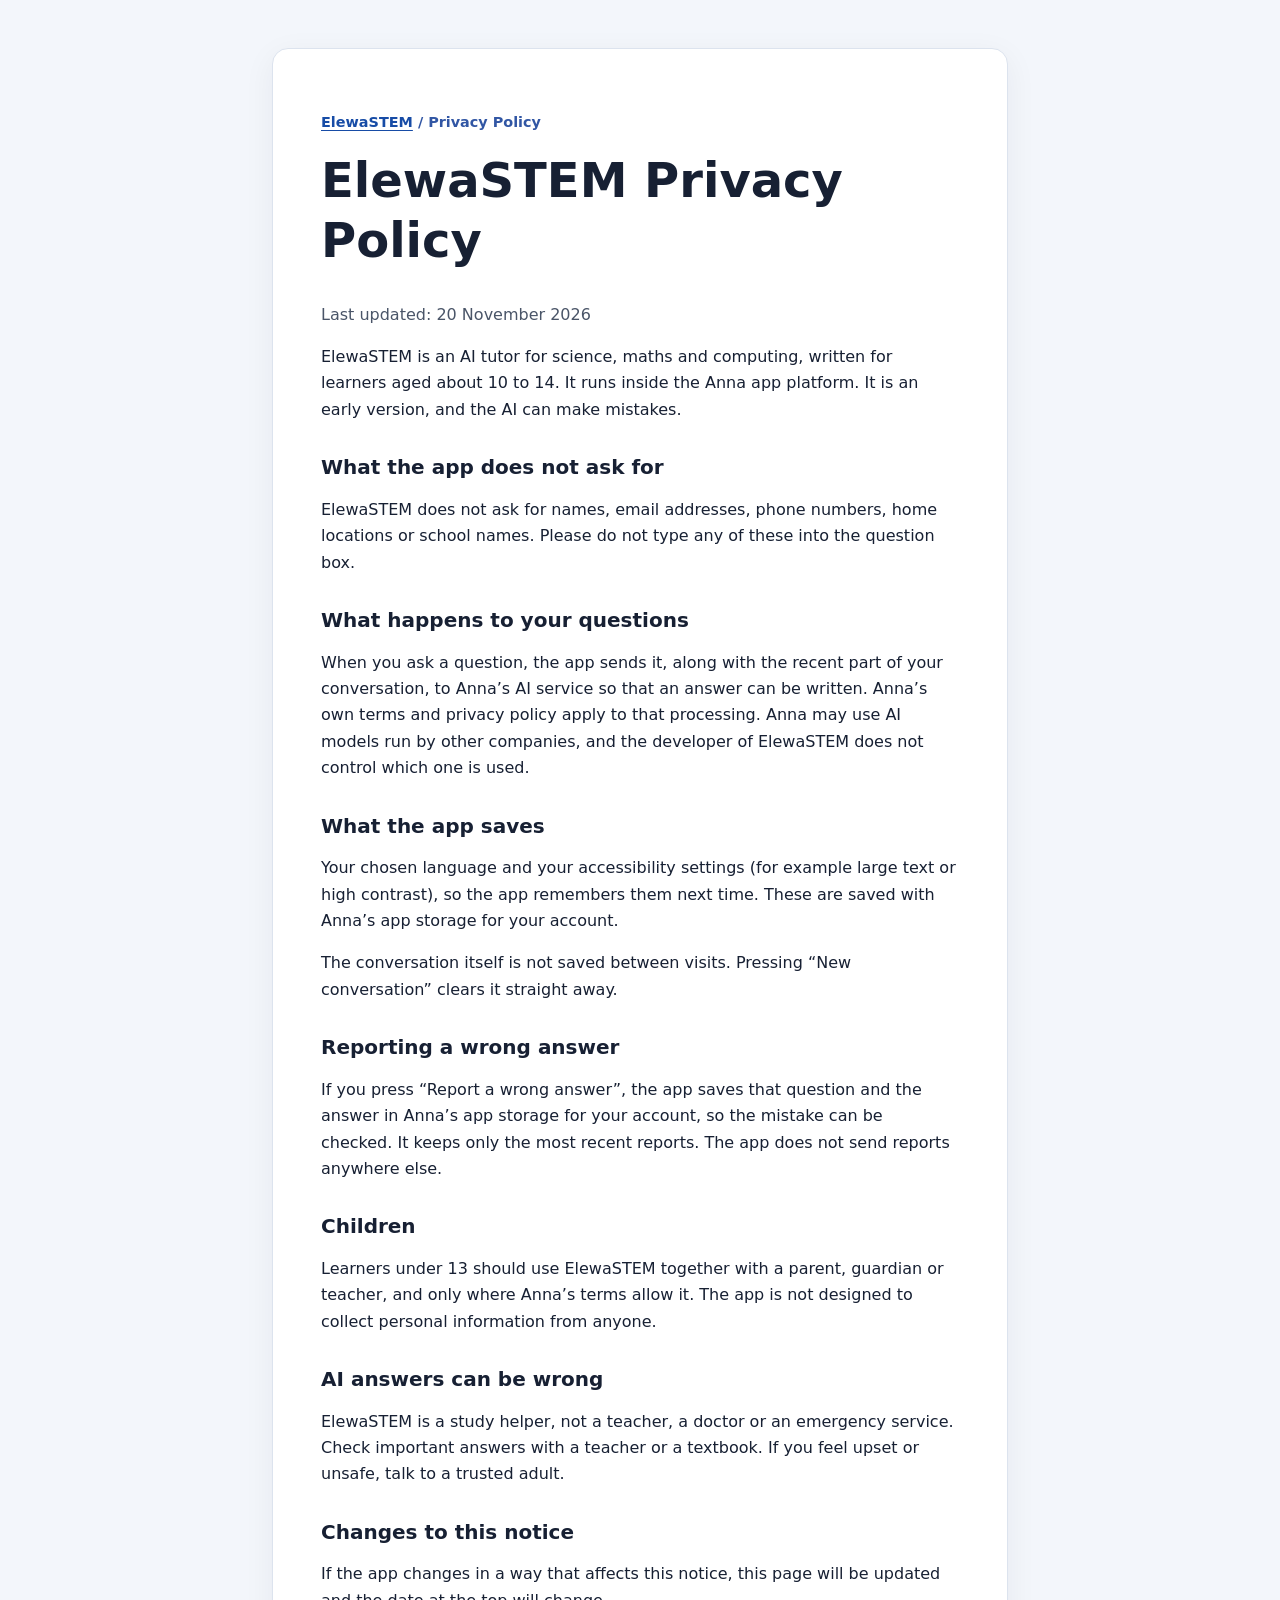
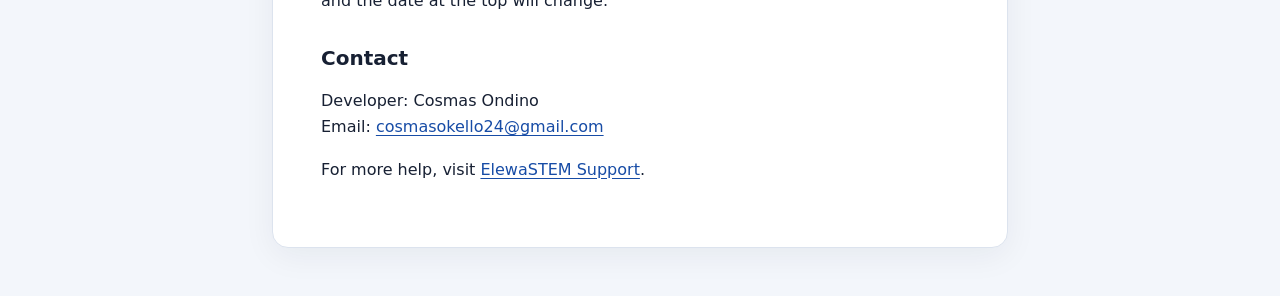
==== privacypolicy/index.html @ 4b9bb02d "Add ElewaSTEM support and privacy site Co-authored-by: Copilot <223556219+Copilot@users.noreply.gith" ====
<!doctype html>
<html lang="en">
<head>
  <meta charset="utf-8">
  <meta name="viewport" content="width=device-width, initial-scale=1">
  <meta name="description" content="Privacy Policy for ElewaSTEM, an AI tutor for science, maths and computing.">
  <title>Privacy Policy - ElewaSTEM</title>
  <link rel="stylesheet" href="../style.css">
</head>
<body>
  <main class="card">
    <p class="eyebrow"><a href="../">ElewaSTEM</a> / Privacy Policy</p>
    <h1>ElewaSTEM Privacy Policy</h1>
    <p class="updated">Last updated: 20 November 2026</p>

    <p>ElewaSTEM is an AI tutor for science, maths and computing, written for learners aged about 10 to 14. It runs inside the Anna app platform. It is an early version, and the AI can make mistakes.</p>

    <h2>What the app does not ask for</h2>
    <p>ElewaSTEM does not ask for names, email addresses, phone numbers, home locations or school names. Please do not type any of these into the question box.</p>

    <h2>What happens to your questions</h2>
    <p>When you ask a question, the app sends it, along with the recent part of your conversation, to Anna’s AI service so that an answer can be written. Anna’s own terms and privacy policy apply to that processing. Anna may use AI models run by other companies, and the developer of ElewaSTEM does not control which one is used.</p>

    <h2>What the app saves</h2>
    <p>Your chosen language and your accessibility settings (for example large text or high contrast), so the app remembers them next time. These are saved with Anna’s app storage for your account.</p>
    <p>The conversation itself is not saved between visits. Pressing “New conversation” clears it straight away.</p>

    <h2>Reporting a wrong answer</h2>
    <p>If you press “Report a wrong answer”, the app saves that question and the answer in Anna’s app storage for your account, so the mistake can be checked. It keeps only the most recent reports. The app does not send reports anywhere else.</p>

    <h2>Children</h2>
    <p>Learners under 13 should use ElewaSTEM together with a parent, guardian or teacher, and only where Anna’s terms allow it. The app is not designed to collect personal information from anyone.</p>

    <h2>AI answers can be wrong</h2>
    <p>ElewaSTEM is a study helper, not a teacher, a doctor or an emergency service. Check important answers with a teacher or a textbook. If you feel upset or unsafe, talk to a trusted adult.</p>

    <h2>Changes to this notice</h2>
    <p>If the app changes in a way that affects this notice, this page will be updated and the date at the top will change.</p>

    <h2>Contact</h2>
    <p>Developer: Cosmas Ondino<br>
      Email: <a href="mailto:cosmasokello24@gmail.com">cosmasokello24@gmail.com</a></p>
    <p>For more help, visit <a href="../support/">ElewaSTEM Support</a>.</p>
  </main>
</body>
</html>
---- style.css ----
:root {
  color-scheme: light;
  font-family: system-ui, -apple-system, "Segoe UI", sans-serif;
  color: #172033;
  background: #f3f6fb;
  line-height: 1.65;
}

* {
  box-sizing: border-box;
}

body {
  margin: 0;
  padding: clamp(1rem, 5vw, 3rem);
}

.card {
  max-width: 46rem;
  margin: 0 auto;
  padding: clamp(1.25rem, 5vw, 3rem);
  background: #fff;
  border: 1px solid #dce3ee;
  border-radius: 1rem;
  box-shadow: 0 0.5rem 2rem rgb(23 32 51 / 6%);
}

.eyebrow {
  color: #3156a4;
  font-size: 0.9rem;
  font-weight: 700;
}

h1,
h2 {
  line-height: 1.25;
}

h1 {
  margin-top: 0.5rem;
  font-size: clamp(2rem, 6vw, 3rem);
}

h2 {
  margin-top: 2rem;
  font-size: 1.25rem;
}

a {
  color: #174ca6;
  text-underline-offset: 0.2em;
}

a:focus-visible {
  outline: 3px solid #d18500;
  outline-offset: 3px;
}

nav {
  display: grid;
  gap: 1rem;
  margin: 2rem 0;
}

.link-card {
  display: grid;
  gap: 0.25rem;
  padding: 1rem 1.25rem;
  border: 1px solid #bdcbe2;
  border-radius: 0.75rem;
  text-decoration: none;
}

.link-card:hover {
  background: #f3f6fb;
}

.link-card strong {
  font-size: 1.15rem;
}

.link-card span,
.updated {
  color: #4a5568;
}

.contact {
  margin-top: 2rem;
}
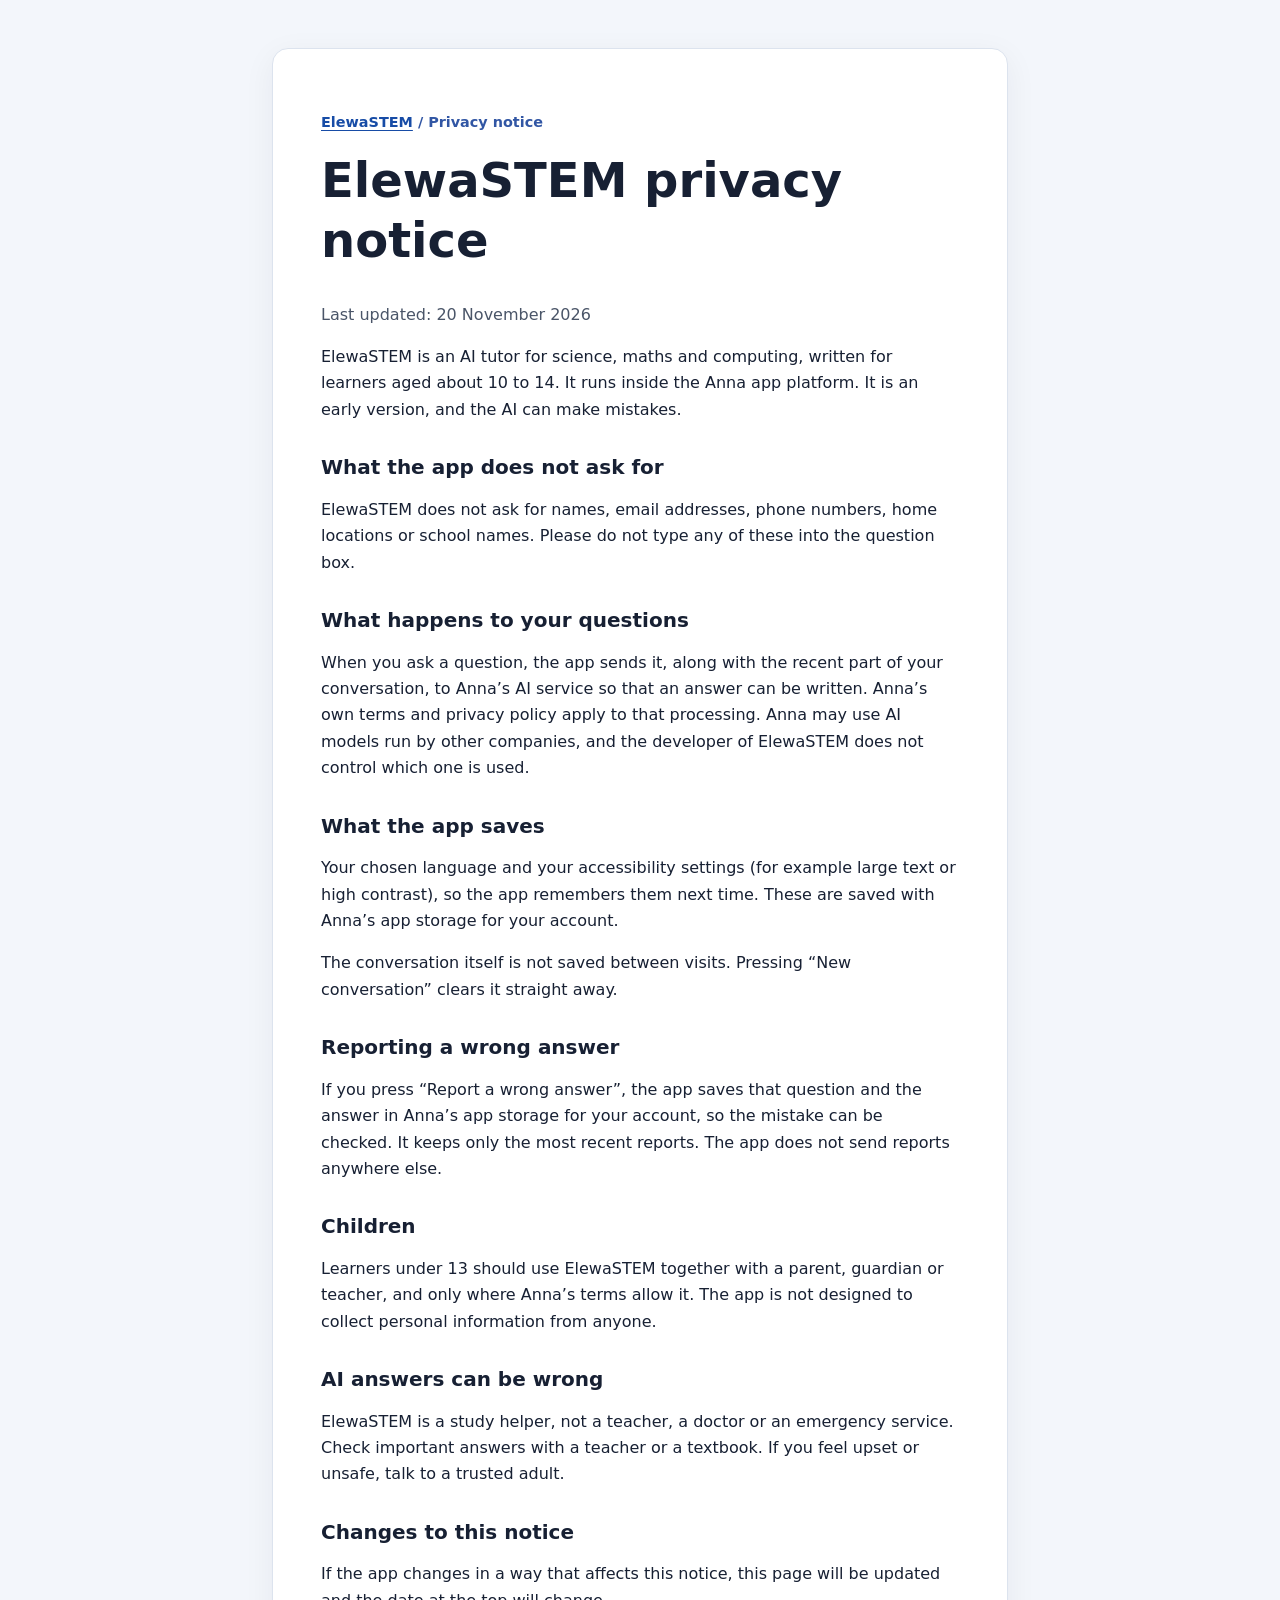
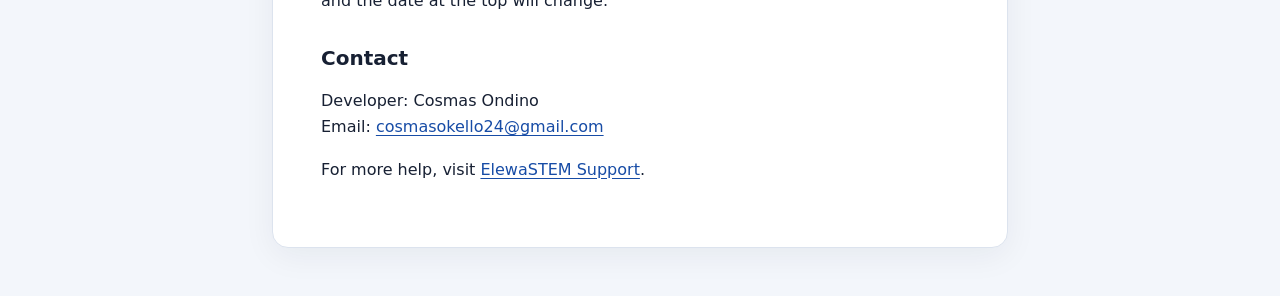
==== commit 86877113: "Update ElewaSTEM privacy notice Co-authored-by: Copilot <223556219+Copilot@users.noreply.github.com>" ====
--- a/privacypolicy/index.html
+++ b/privacypolicy/index.html
@@ -3,14 +3,14 @@
 <head>
   <meta charset="utf-8">
   <meta name="viewport" content="width=device-width, initial-scale=1">
-  <meta name="description" content="Privacy Policy for ElewaSTEM, an AI tutor for science, maths and computing.">
-  <title>Privacy Policy - ElewaSTEM</title>
+  <meta name="description" content="Privacy notice for ElewaSTEM, an AI tutor for science, maths and computing.">
+  <title>Privacy notice - ElewaSTEM</title>
   <link rel="stylesheet" href="../style.css">
 </head>
 <body>
   <main class="card">
-    <p class="eyebrow"><a href="../">ElewaSTEM</a> / Privacy Policy</p>
-    <h1>ElewaSTEM Privacy Policy</h1>
+    <p class="eyebrow"><a href="../">ElewaSTEM</a> / Privacy notice</p>
+    <h1>ElewaSTEM privacy notice</h1>
     <p class="updated">Last updated: 20 November 2026</p>
 
     <p>ElewaSTEM is an AI tutor for science, maths and computing, written for learners aged about 10 to 14. It runs inside the Anna app platform. It is an early version, and the AI can make mistakes.</p>
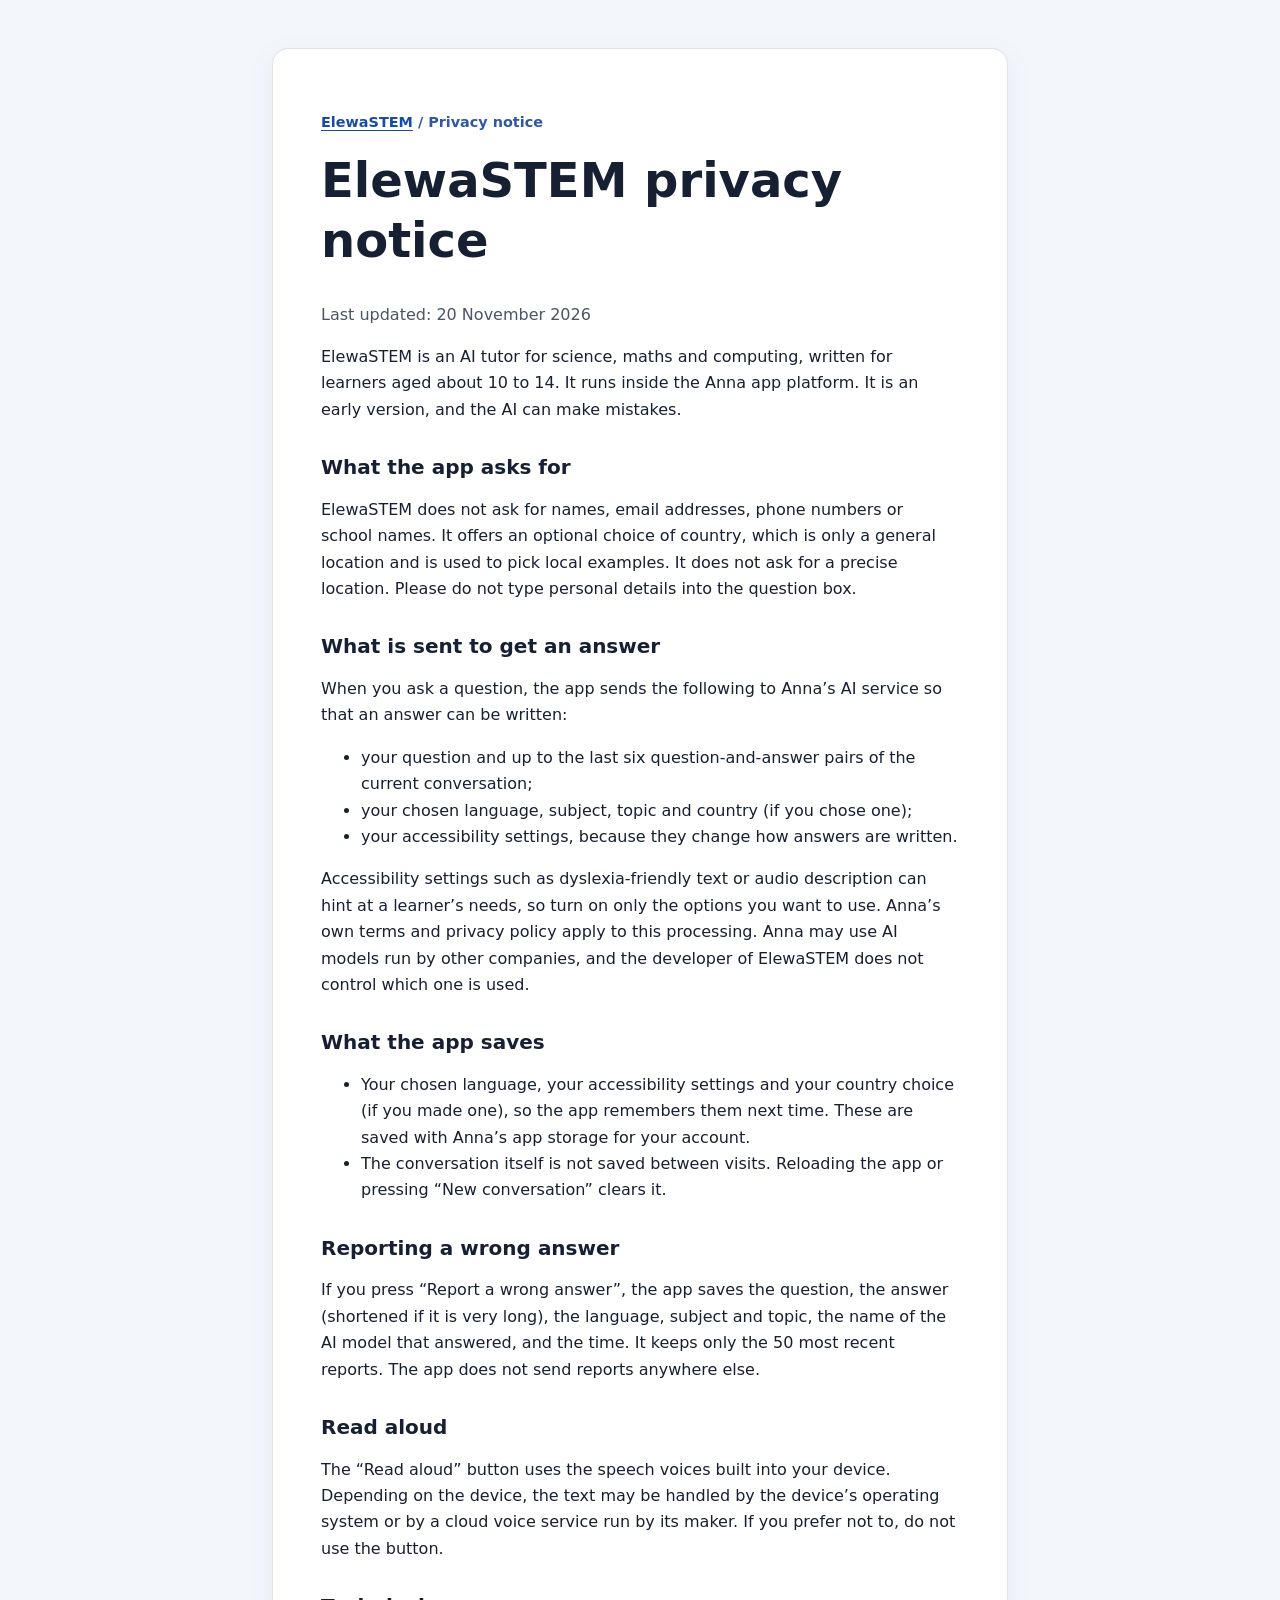
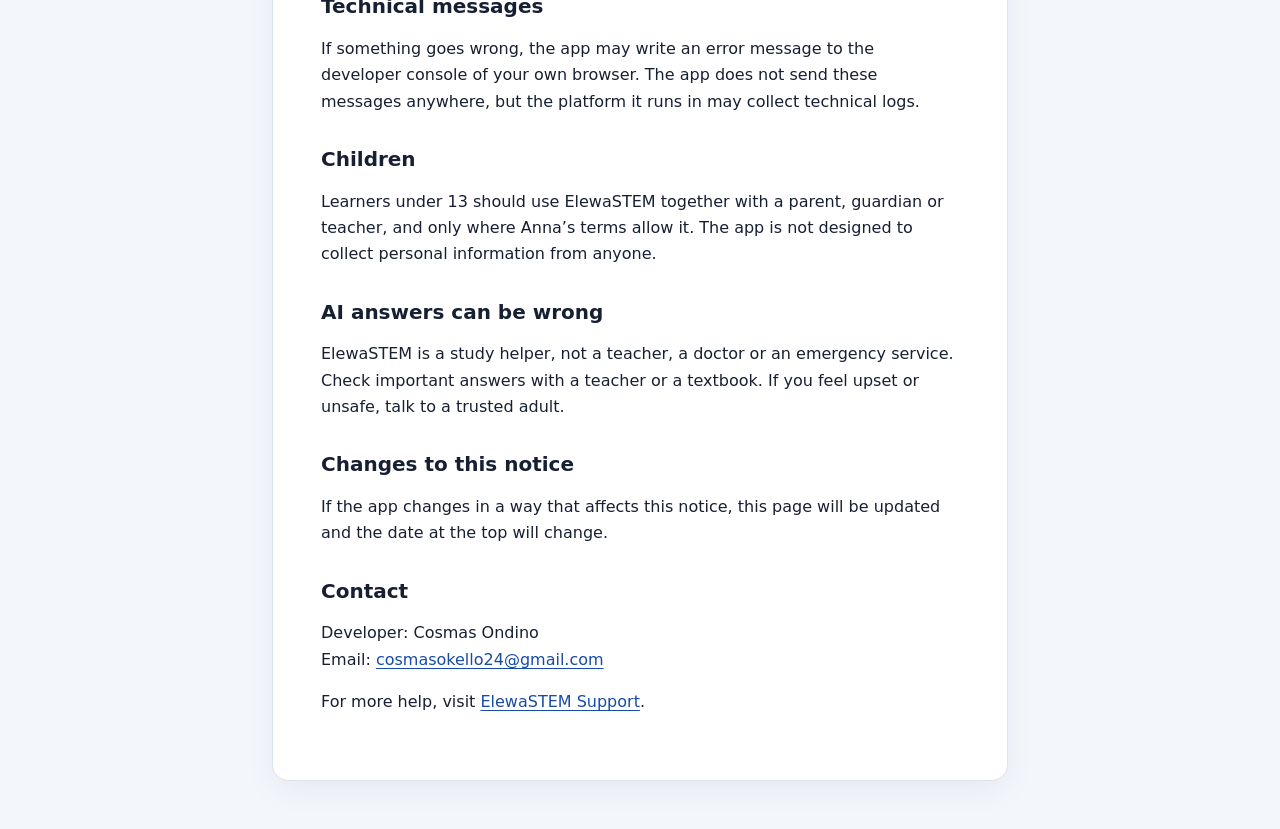
==== commit 64976ebc: "Expand ElewaSTEM privacy notice Co-authored-by: Copilot <223556219+Copilot@users.noreply.github.com>" ====
--- a/privacypolicy/index.html
+++ b/privacypolicy/index.html
@@ -15,18 +15,32 @@
 
     <p>ElewaSTEM is an AI tutor for science, maths and computing, written for learners aged about 10 to 14. It runs inside the Anna app platform. It is an early version, and the AI can make mistakes.</p>
 
-    <h2>What the app does not ask for</h2>
-    <p>ElewaSTEM does not ask for names, email addresses, phone numbers, home locations or school names. Please do not type any of these into the question box.</p>
+    <h2>What the app asks for</h2>
+    <p>ElewaSTEM does not ask for names, email addresses, phone numbers or school names. It offers an optional choice of country, which is only a general location and is used to pick local examples. It does not ask for a precise location. Please do not type personal details into the question box.</p>
 
-    <h2>What happens to your questions</h2>
-    <p>When you ask a question, the app sends it, along with the recent part of your conversation, to Anna’s AI service so that an answer can be written. Anna’s own terms and privacy policy apply to that processing. Anna may use AI models run by other companies, and the developer of ElewaSTEM does not control which one is used.</p>
+    <h2>What is sent to get an answer</h2>
+    <p>When you ask a question, the app sends the following to Anna’s AI service so that an answer can be written:</p>
+    <ul>
+      <li>your question and up to the last six question-and-answer pairs of the current conversation;</li>
+      <li>your chosen language, subject, topic and country (if you chose one);</li>
+      <li>your accessibility settings, because they change how answers are written.</li>
+    </ul>
+    <p>Accessibility settings such as dyslexia-friendly text or audio description can hint at a learner’s needs, so turn on only the options you want to use. Anna’s own terms and privacy policy apply to this processing. Anna may use AI models run by other companies, and the developer of ElewaSTEM does not control which one is used.</p>
 
     <h2>What the app saves</h2>
-    <p>Your chosen language and your accessibility settings (for example large text or high contrast), so the app remembers them next time. These are saved with Anna’s app storage for your account.</p>
-    <p>The conversation itself is not saved between visits. Pressing “New conversation” clears it straight away.</p>
+    <ul>
+      <li>Your chosen language, your accessibility settings and your country choice (if you made one), so the app remembers them next time. These are saved with Anna’s app storage for your account.</li>
+      <li>The conversation itself is not saved between visits. Reloading the app or pressing “New conversation” clears it.</li>
+    </ul>
 
     <h2>Reporting a wrong answer</h2>
-    <p>If you press “Report a wrong answer”, the app saves that question and the answer in Anna’s app storage for your account, so the mistake can be checked. It keeps only the most recent reports. The app does not send reports anywhere else.</p>
+    <p>If you press “Report a wrong answer”, the app saves the question, the answer (shortened if it is very long), the language, subject and topic, the name of the AI model that answered, and the time. It keeps only the 50 most recent reports. The app does not send reports anywhere else.</p>
+
+    <h2>Read aloud</h2>
+    <p>The “Read aloud” button uses the speech voices built into your device. Depending on the device, the text may be handled by the device’s operating system or by a cloud voice service run by its maker. If you prefer not to, do not use the button.</p>
+
+    <h2>Technical messages</h2>
+    <p>If something goes wrong, the app may write an error message to the developer console of your own browser. The app does not send these messages anywhere, but the platform it runs in may collect technical logs.</p>
 
     <h2>Children</h2>
     <p>Learners under 13 should use ElewaSTEM together with a parent, guardian or teacher, and only where Anna’s terms allow it. The app is not designed to collect personal information from anyone.</p>
